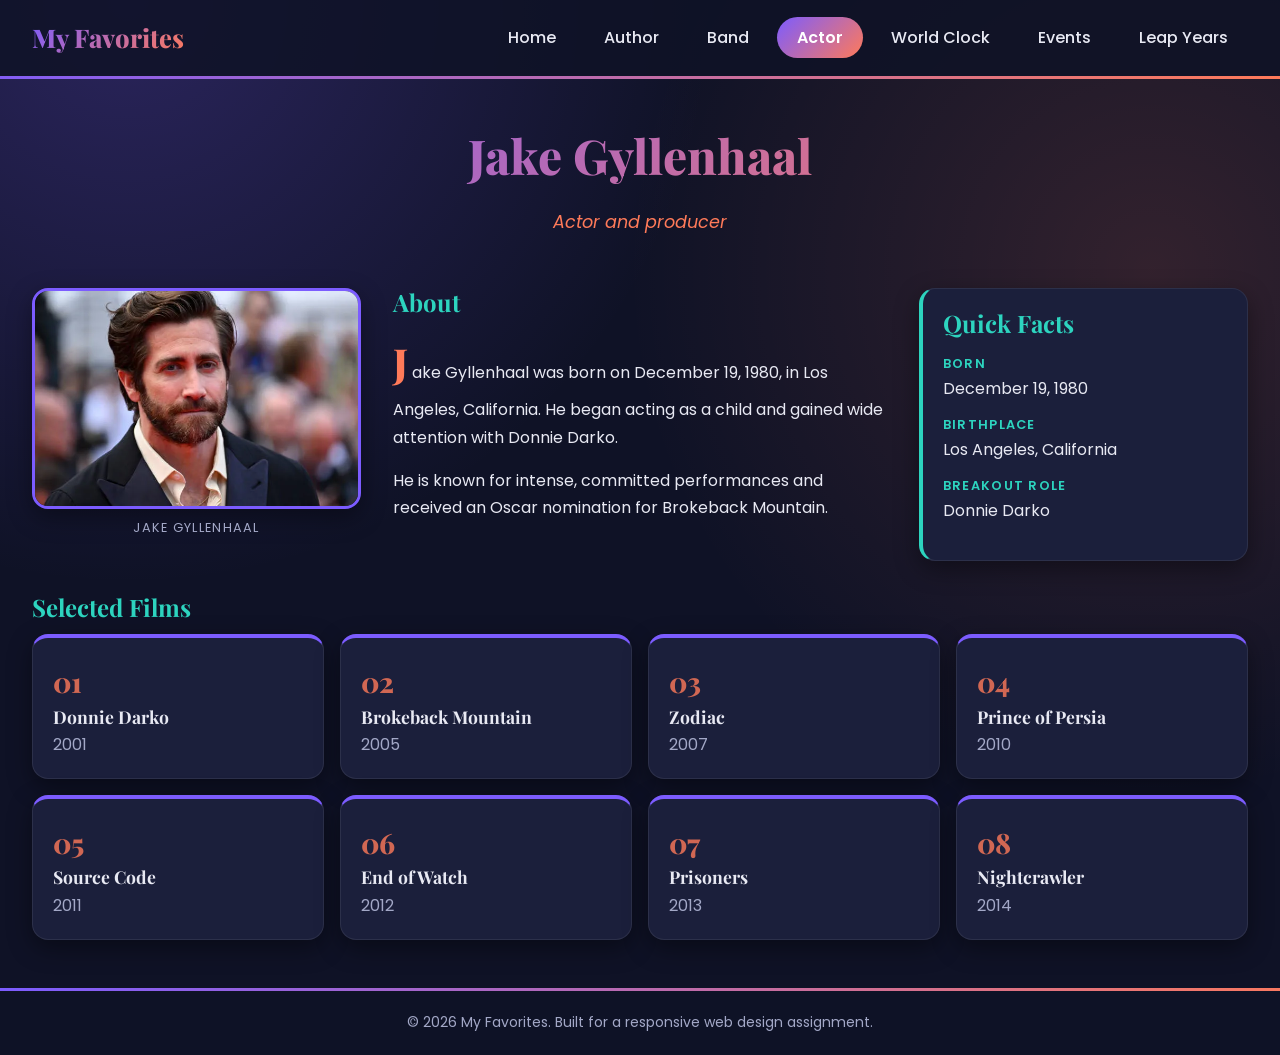
==== project-onyourown/actor.html @ 167577ba "Add files via upload" ====
<!DOCTYPE html>
<html lang="en">
<head>
  <meta charset="UTF-8">
  <meta name="viewport" content="width=device-width, initial-scale=1">
  <title>Jake Gyllenhaal | Favorite Actor</title>
  <link rel="stylesheet" href="css/base.css">
  <link rel="stylesheet" href="css/layout.css">
  <!-- nav.js = button navigation (shared by every page); defer runs it after the HTML is parsed -->
  <script src="js/nav.js" defer></script>
</head>
<body>
  <header class="site-header">
    <p class="site-title">My Favorites</p>
    <nav aria-label="Main navigation">
      <!-- Buttons replace links; js/nav.js loads the page named in data-page on click -->
      <ul>
        <li><button type="button" data-page="index.html">Home</button></li>
        <li><button type="button" data-page="author.html">Author</button></li>
        <li><button type="button" data-page="band.html">Band</button></li>
        <li><button type="button" data-page="actor.html" aria-current="page">Actor</button></li>
        <li><button type="button" data-page="worldclock.html">World Clock</button></li>
        <li><button type="button" data-page="events.html">Events</button></li>
        <li><button type="button" data-page="leapyears.html">Leap Years</button></li>
      </ul>
    </nav>
  </header>

  <main>
    <article class="profile">
      <header class="profile-header">
        <h1>Jake Gyllenhaal</h1>
        <p class="tagline">Actor and producer</p>
      </header>

      <figure class="profile-figure">
        <picture>
          <source srcset="img/jakegyllenhaal.webp" type="image/webp">
          <img src="img/jakegyllenhaal.webp" alt="Portrait of Jake Gyllenhaal">
        </picture>
        <figcaption>Jake Gyllenhaal</figcaption>
      </figure>

      <section class="profile-bio">
        <h2>About</h2>
        <p>Jake Gyllenhaal was born on December 19, 1980, in Los Angeles, California. He began acting as a child and gained wide attention with Donnie Darko.</p>
        <p>He is known for intense, committed performances and received an Oscar nomination for Brokeback Mountain.</p>
      </section>

      <section class="profile-facts">
        <h2>Quick Facts</h2>
        <dl>
          <dt>Born</dt><dd>December 19, 1980</dd>
          <dt>Birthplace</dt><dd>Los Angeles, California</dd>
          <dt>Breakout role</dt><dd>Donnie Darko</dd>
        </dl>
      </section>

      <section class="works">
        <h2>Selected Films</h2>
        <div class="grid">
          <article class="grid-item"><h3>Donnie Darko</h3><p>2001</p></article>
          <article class="grid-item"><h3>Brokeback Mountain</h3><p>2005</p></article>
          <article class="grid-item"><h3>Zodiac</h3><p>2007</p></article>
          <article class="grid-item"><h3>Prince of Persia</h3><p>2010</p></article>
          <article class="grid-item"><h3>Source Code</h3><p>2011</p></article>
          <article class="grid-item"><h3>End of Watch</h3><p>2012</p></article>
          <article class="grid-item"><h3>Prisoners</h3><p>2013</p></article>
          <article class="grid-item"><h3>Nightcrawler</h3><p>2014</p></article>
        </div>
      </section>
    </article>
  </main>

  <footer class="site-footer">
    <p>&copy; 2026 My Favorites. Built for a responsive web design assignment.</p>
  </footer>
</body>
</html>
---- project-onyourown/css/base.css ----
/* ==========================================================
   css/base.css
   Formatting: fonts, colors, typography, components.
   (Layout and media queries live in layout.css)
   ========================================================== */

/* ---------- Fonts (must be the first rule in the file) ---------- */
/* Playfair Display = elegant headings, Poppins = clean body text */
@import url("https://fonts.googleapis.com/css2?family=Playfair+Display:wght@600;800&family=Poppins:wght@400;500;600&display=swap");

/* ---------- design choices ---------- */
:root {
  --color-bg: #0f1226;
  --color-surface: #1b1f3b;
  --color-surface-2: #252a50;
  --color-text: #e8e9f3;
  --color-muted: #a3a8c7;
  --color-primary: #7c5cff;
  --color-accent: #ff7a59;
  --color-accent-2: #2dd4bf;
  --gradient: linear-gradient(135deg, var(--color-primary), var(--color-accent));
  --radius: 1rem;
  --shadow: 0 0.5rem 1.5rem rgba(0, 0, 0, 0.4);
  --font-body: "Poppins", "Segoe UI", system-ui, sans-serif;
  --font-heading: "Playfair Display", Georgia, serif;
}

/* ---------- Reset ---------- */
*,
*::before,
*::after {
  box-sizing: border-box;
}

body {
  margin: 0;
  font-family: var(--font-body);
  font-size: 100%;              /* respects the user's browser setting */
  line-height: 1.7;
  color: var(--color-text);
  /* Soft glowing color blobs behind the page */
  background:
    radial-gradient(circle at 10% 0%, rgba(124, 92, 255, 0.25), transparent 40%),
    radial-gradient(circle at 90% 30%, rgba(255, 122, 89, 0.15), transparent 40%),
    var(--color-bg);
  background-attachment: fixed;
}

/* ---------- Typography (rem = relative to root font size) ---------- */
h1, h2, h3 {
  font-family: var(--font-heading);
  line-height: 1.2;
  margin: 0 0 0.5em;
}

/* Main headings use a gradient fill on the text */
h1 {
  font-size: 2.25rem;
  font-weight: 800;
  background: var(--gradient);
  -webkit-background-clip: text;
  background-clip: text;
  color: transparent;
}

h2 {
  font-size: 1.5rem;
  color: var(--color-accent-2);
}

h3 {
  font-size: 1.1rem;
  color: var(--color-text);
}

p { margin: 0 0 1em; }

a {
  color: var(--color-accent-2);
  text-underline-offset: 0.2em;
}

a:hover,
a:focus-visible {
  color: var(--color-accent);
}

/* Visible keyboard focus for accessibility */
a:focus-visible {
  outline: 0.15rem solid var(--color-accent);
  outline-offset: 0.2rem;
}

/* ---------- Responsive images ---------- */
img {
  display: block;
  max-width: 100%;   /* never wider than the container */
  height: auto;      /* keeps the aspect ratio */
}

figure {
  margin: 0;
}

figcaption {
  font-size: 0.8rem;
  letter-spacing: 0.1em;
  text-transform: uppercase;
  color: var(--color-muted);
  padding: 0.5rem 0;
  text-align: center;
}

/* ---------- Header and navigation ---------- */
.site-header {
  background: rgba(15, 18, 38, 0.85);
  border-bottom: 0.2rem solid transparent;
  border-image: var(--gradient) 1;   /* gradient line under the header */
  padding: 1rem;
  text-align: center;
}

.site-title {
  font-family: var(--font-heading);
  font-size: 1.6rem;
  font-weight: 800;
  margin: 0 0 0.5rem;
  background: var(--gradient);
  -webkit-background-clip: text;
  background-clip: text;
  color: transparent;
}

.site-header nav ul {
  list-style: none;
  margin: 0;
  padding: 0;
}

/* Nav buttons (replaced the old <a> links) */
.site-header nav button {
  display: block;
  width: 100%;                   /* full-width rows on mobile */
  font-family: inherit;          /* buttons don't inherit fonts by default */
  font-size: 1rem;
  color: var(--color-text);
  font-weight: 500;
  background: transparent;
  border: none;                  /* remove the default browser button border */
  padding: 0.5rem 1.25rem;
  border-radius: 2rem;
  cursor: pointer;
  transition: background 0.25s, color 0.25s;
}

.site-header nav button:hover,
.site-header nav button:focus-visible {
  background: rgba(124, 92, 255, 0.25);
  color: #fff;
}

/* Visible keyboard focus for accessibility */
.site-header nav button:focus-visible {
  outline: 0.15rem solid var(--color-accent);
  outline-offset: 0.2rem;
}

/* Highlights the current page */
.site-header nav button[aria-current="page"] {
  background: var(--gradient);
  color: #fff;
  font-weight: 600;
}

/* ---------- Home page ---------- */
/* Intro banner with a gradient border look */
.intro {
  text-align: center;
  padding: 2rem 1rem;
  border-radius: var(--radius);
  background: linear-gradient(135deg, rgba(124, 92, 255, 0.2), rgba(255, 122, 89, 0.12));
  border: 0.0625rem solid rgba(255, 255, 255, 0.1);
}

.intro p {
  color: var(--color-muted);
  max-width: 40rem;
  margin: 0 auto;
}

.card {
  background: var(--color-surface);
  border-radius: var(--radius);
  box-shadow: var(--shadow);
  overflow: hidden;
  border: 0.0625rem solid rgba(255, 255, 255, 0.08);
  border-bottom: 0.25rem solid var(--color-primary);
  transition: transform 0.3s, border-color 0.3s;
}

/* Each card gets its own accent color */
.card:nth-child(2) { border-bottom-color: var(--color-accent); }
.card:nth-child(3) { border-bottom-color: var(--color-accent-2); }

.card:hover {
  transform: translateY(-0.35rem);
}

/* Card images are cropped to the same shape and zoom on hover */
.card img {
  width: 100%;
  aspect-ratio: 4 / 3;
  object-fit: cover;
  transition: transform 0.5s;
}

.card:hover img {
  transform: scale(1.06);
}

.card figure {
  overflow: hidden;          /* keeps the zoom inside the frame */
  background: #000;
}

.card figcaption {
  color: var(--color-accent);
  font-weight: 600;
}

.card h2,
.card p {
  padding: 0 1.25rem;
  color: var(--color-text);
}

.card h2 {
  margin-top: 0.5rem;
}

.card p {
  color: var(--color-muted);
}

/* Card button (replaced the old <a> wrapping each card) */
.card-button {
  display: block;
  width: calc(100% - 2.5rem);    /* matches the card's 1.25rem side padding */
  margin: 0.5rem 1.25rem 1.25rem;
  padding: 0.6rem 1rem;
  font-family: inherit;
  font-size: 1rem;
  font-weight: 600;
  color: #fff;
  background: var(--gradient);
  border: none;
  border-radius: 2rem;
  cursor: pointer;
  transition: transform 0.25s, box-shadow 0.25s;
}

.card-button:hover,
.card-button:focus-visible {
  transform: translateY(-0.15rem);
  box-shadow: var(--shadow);
}

.card-button:focus-visible {
  outline: 0.15rem solid var(--color-accent-2);
  outline-offset: 0.2rem;
}

/* ---------- Profile pages ---------- */
.profile-header {
  text-align: center;
}

.tagline {
  color: var(--color-accent);
  font-style: italic;
  font-size: 1.1rem;
}

.profile-figure img {
  border-radius: var(--radius);
  box-shadow: var(--shadow);
  border: 0.2rem solid var(--color-primary);
  width: 100%;
}

.profile-bio p {
  color: var(--color-text);
}

/* First letter of the bio gets a drop-cap style */
.profile-bio p:first-of-type::first-letter {
  font-family: var(--font-heading);
  font-size: 2.5rem;
  font-weight: 800;
  color: var(--color-accent);
  margin-right: 0.1em;
}

.profile-facts,
.grid-item {
  background: var(--color-surface);
  border-radius: var(--radius);
  box-shadow: var(--shadow);
  padding: 1.25rem;
  border: 0.0625rem solid rgba(255, 255, 255, 0.08);
}

.profile-facts {
  border-left: 0.3rem solid var(--color-accent-2);
}

dt {
  font-weight: 600;
  font-size: 0.8rem;
  letter-spacing: 0.1em;
  text-transform: uppercase;
  color: var(--color-accent-2);
}

dd {
  margin: 0 0 0.75rem;
  color: var(--color-text);
}

/* Numbered works cards (counter is automatic) */
.grid {
  counter-reset: item;
}

.grid-item {
  position: relative;
  border-top: 0.25rem solid var(--color-primary);
  transition: transform 0.25s, background 0.25s;
}

.grid-item:hover {
  transform: translateY(-0.25rem);
  background: var(--color-surface-2);
}

.grid-item::before {
  counter-increment: item;
  content: counter(item, decimal-leading-zero);
  display: block;
  font-family: var(--font-heading);
  font-size: 1.75rem;
  font-weight: 800;
  color: var(--color-accent);
  opacity: 0.8;
}

.grid-item h3 { margin-bottom: 0.25rem; }
.grid-item p  { color: var(--color-muted); margin: 0; }

/* ---------- Clock page ---------- */

/* Clock items generated by js/modules/timeTools.js */
.clock-item {
  background: var(--color-surface);
  border-radius: var(--radius);
  box-shadow: var(--shadow);
  padding: 1.5rem 1.25rem;
  text-align: center;
  border: 0.0625rem solid rgba(255, 255, 255, 0.08);
  border-top: 0.25rem solid var(--color-primary);
}

/* Each clock item gets its own accent color */
.clock-item:nth-child(2) { border-top-color: var(--color-accent); }
.clock-item:nth-child(3) { border-top-color: var(--color-accent-2); }

.clock-item h3 {
  color: var(--color-accent-2);
  font-size: 1.1rem;
}

.clock-item p {
  font-family: var(--font-heading);
  font-size: 1.4rem;
  font-weight: 800;
  margin: 0;
  font-variant-numeric: tabular-nums;   /* digits keep equal width so the time doesn't jitter */
}

/* Older clock card styles (unused with the current timeTools.js; safe to delete) */
.clock-card {
  background: var(--color-surface);
  border-radius: var(--radius);
  box-shadow: var(--shadow);
  padding: 1.5rem 1.25rem;
  text-align: center;
  border: 0.0625rem solid rgba(255, 255, 255, 0.08);
  border-top: 0.25rem solid var(--color-primary);
}

.clock-card:nth-child(2) { border-top-color: var(--color-accent); }
.clock-card:nth-child(3) { border-top-color: var(--color-accent-2); }

.clock-card h2 {
  margin-bottom: 0.25rem;
}

.clock-date {
  color: var(--color-muted);
  font-size: 0.9rem;
  margin-bottom: 0.5rem;
}

.clock-time {
  font-family: var(--font-heading);
  font-size: 1.75rem;
  font-weight: 800;
  margin: 0;
  color: var(--color-text);
  font-variant-numeric: tabular-nums;
}

/* ---------- Events page ---------- */
.panel {
  background: var(--color-surface);
  border-radius: var(--radius);
  box-shadow: var(--shadow);
  padding: 1.25rem;
  border: 0.0625rem solid rgba(255, 255, 255, 0.08);
}

.panel h2 {
  margin-bottom: 0.25rem;
}

.panel-hint {
  color: var(--color-muted);
  font-size: 0.9rem;
}

/* The area the mouse events happen in */
.mouse-area {
  display: flex;
  align-items: center;
  justify-content: center;
  min-height: 12rem;
  margin-bottom: 1rem;
  text-align: center;
  color: var(--color-muted);
  background: var(--color-surface-2);
  border: 0.15rem dashed var(--color-primary);
  border-radius: var(--radius);
  cursor: crosshair;
  user-select: none;
  transition: background 0.2s, border-color 0.2s;
}

/* Classes toggled by events.js */
.mouse-area.is-inside {
  border-color: var(--color-accent-2);
  background: rgba(45, 212, 191, 0.12);
}

.mouse-area.is-down {
  border-color: var(--color-accent);
  background: rgba(255, 122, 89, 0.2);
}

.key-input {
  width: 100%;
  font-family: inherit;
  font-size: 1rem;
  color: var(--color-text);
  background: var(--color-surface-2);
  border: 0.15rem solid var(--color-primary);
  border-radius: 2rem;
  padding: 0.6rem 1rem;
  margin-bottom: 1rem;
}

.key-input:focus {
  outline: 0.15rem solid var(--color-accent-2);
  outline-offset: 0.15rem;
}

/* Big display of the last key pressed */
.key-display {
  font-family: var(--font-heading);
  font-size: 2.5rem;
  font-weight: 800;
  text-align: center;
  margin: 0 0 1rem;
  color: var(--color-accent);
  min-height: 1.2em;
}

.readout {
  margin: 0;
}

.readout dd {
  font-variant-numeric: tabular-nums;
  margin-bottom: 0.5rem;
}

.panel-button {
  font-family: inherit;
  font-size: 0.9rem;
  font-weight: 600;
  color: #fff;
  background: var(--gradient);
  border: none;
  border-radius: 2rem;
  padding: 0.4rem 1.25rem;
  cursor: pointer;
}

.panel-button:focus-visible {
  outline: 0.15rem solid var(--color-accent-2);
  outline-offset: 0.2rem;
}

/* Event log list */
.event-log {
  list-style: none;
  margin: 1rem 0 0;
  padding: 0;
  font-family: Consolas, "Courier New", monospace;
  font-size: 0.85rem;
}

.event-log li {
  padding: 0.35rem 0.75rem;
  border-left: 0.25rem solid var(--color-primary);
  background: var(--color-surface-2);
  margin-bottom: 0.25rem;
}

.event-log li.mouse-event { border-left-color: var(--color-accent-2); }
.event-log li.key-event   { border-left-color: var(--color-accent); }

/* ---------- Leap years page ---------- */
/* List built by js/modules/timeTools.js */
.leap-list {
  list-style: none;
  margin: 1.5rem 0 0;
  padding: 0;
}

.leap-year {
  background: var(--color-surface);
  border-radius: var(--radius);
  box-shadow: var(--shadow);
  padding: 1rem;
  text-align: center;
  font-family: var(--font-heading);
  font-size: 1.5rem;
  font-weight: 800;
  color: var(--color-text);
  font-variant-numeric: tabular-nums;
  border: 0.0625rem solid rgba(255, 255, 255, 0.08);
  border-top: 0.25rem solid var(--color-primary);
  transition: transform 0.25s, background 0.25s;
}

/* Colors rotate through the three accents */
.leap-year:nth-child(3n + 2) { border-top-color: var(--color-accent); }
.leap-year:nth-child(3n + 3) { border-top-color: var(--color-accent-2); }

.leap-year:hover {
  transform: translateY(-0.25rem);
  background: var(--color-surface-2);
}

/* ---------- Footer ---------- */
.site-footer {
  background: rgba(15, 18, 38, 0.85);
  border-top: 0.2rem solid transparent;
  border-image: var(--gradient) 1;
  color: var(--color-muted);
  text-align: center;
  padding: 1.25rem;
  font-size: 0.875rem;
}

.site-footer p { margin: 0; }

/* ---------- Accessibility: respect "reduce motion" setting ---------- */
@media (prefers-reduced-motion: reduce) {
  * {
    transition: none !important;
  }
}
---- project-onyourown/css/layout.css ----
/* ==========================================================
   css/layout.css
   Layout: grids, flexbox, and media queries (mobile first).
   (Fonts, colors, and component styling live in base.css)
   ========================================================== */

/* ---------- 1. MOBILE (default) ---------- */

main {
  padding: 1rem;
}

/* Nav buttons stack vertically */
.site-header nav ul {
  display: flex;
  flex-direction: column;
  gap: 0.25rem;
}

/* Home page cards: one column */
.card-grid {
  display: grid;
  grid-template-columns: 1fr;
  gap: 1.5rem;
  margin-top: 1.5rem;
}

/* Profile pages: everything stacked in one column */
.profile {
  display: grid;
  grid-template-columns: 1fr;
  gap: 1.5rem;
}

/* Works grid: one column */
.grid {
  display: grid;
  grid-template-columns: 1fr;
  gap: 1rem;
}

/* World clock page: one column (container is built by js/modules/timeTools.js) */
.clock-container {
  display: grid;
  grid-template-columns: 1fr;
  gap: 1.5rem;
  margin-top: 1.5rem;
}

/* Events page: panels stacked */
.events-layout {
  display: grid;
  grid-template-columns: 1fr;
  gap: 1.5rem;
  margin-top: 1.5rem;
}

/* Leap years page: two columns of year cards (list is built by js/modules/timeTools.js) */
.leap-list {
  display: grid;
  grid-template-columns: repeat(2, 1fr);
  gap: 1rem;
}

/* ---------- 2. TABLETS / SMALL DESKTOPS / LAPTOPS (768px+) ---------- */
@media (min-width: 48em) {

  main {
    padding: 2rem;
  }

  h1 { font-size: 2.5rem; }

  /* Header: title left, nav buttons in a row on the right */
  .site-header {
    display: flex;
    justify-content: space-between;
    align-items: center;
    text-align: left;
    padding: 1rem 2rem;
  }

  .site-title { margin: 0; }

  .site-header nav ul {
    flex-direction: row;
    flex-wrap: wrap;            /* seven buttons need room to wrap */
    justify-content: flex-end;
    gap: 0.5rem;
  }

  /* Buttons size to their content in a row (mobile uses full width) */
  .site-header nav button {
    width: auto;
  }

  /* Home page: first card spans the top, other two sit side by side */
  .card-grid {
    grid-template-columns: repeat(2, 1fr);
  }

  .card-grid .card:first-child {
    grid-column: 1 / -1;
  }

  /* Profile: heading across the top, image beside the bio and facts */
  .profile {
    grid-template-columns: 1fr 2fr;
    align-items: start;
  }

  .profile-header,
  .works {
    grid-column: 1 / -1;
  }

  .profile-figure {
    grid-column: 1;
    grid-row: 2 / span 2;
  }

  .profile-bio,
  .profile-facts {
    grid-column: 2;
  }

  /* Works grid: two columns */
  .grid {
    grid-template-columns: repeat(2, 1fr);
  }

  /* World clock page: two columns */
  .clock-container {
    grid-template-columns: repeat(2, 1fr);
  }

  /* Events page: mouse and keyboard side by side, log across the bottom */
  .events-layout {
    grid-template-columns: repeat(2, 1fr);
  }

  .event-log-panel {
    grid-column: 1 / -1;
  }

  /* Leap years page: four columns */
  .leap-list {
    grid-template-columns: repeat(4, 1fr);
  }
}

/* ---------- 3. LARGE DESKTOPS (1200px+) ---------- */
@media (min-width: 75em) {

  /* Keep content from stretching too wide */
  main {
    max-width: 80rem;
    margin: 0 auto;
    padding: 3rem 2rem;
  }

  h1 { font-size: 3rem; }

  /* Home page: three cards in a row */
  .card-grid {
    grid-template-columns: repeat(3, 1fr);
  }

  .card-grid .card:first-child {
    grid-column: auto;   /* undo the tablet layout */
  }

  /* Profile: image | bio | facts, three columns */
  .profile {
    grid-template-columns: 1fr 1.5fr 1fr;
    gap: 2rem;
  }

  .profile-figure {
    grid-column: 1;
    grid-row: 2;
  }

  .profile-bio {
    grid-column: 2;
    grid-row: 2;
  }

  .profile-facts {
    grid-column: 3;
    grid-row: 2;
  }

  /* Works grid: four columns */
  .grid {
    grid-template-columns: repeat(4, 1fr);
  }

  /* World clock page: four columns (one per city) */
  .clock-container {
    grid-template-columns: repeat(4, 1fr);
  }

  /* Leap years page: six columns */
  .leap-list {
    grid-template-columns: repeat(6, 1fr);
  }
}
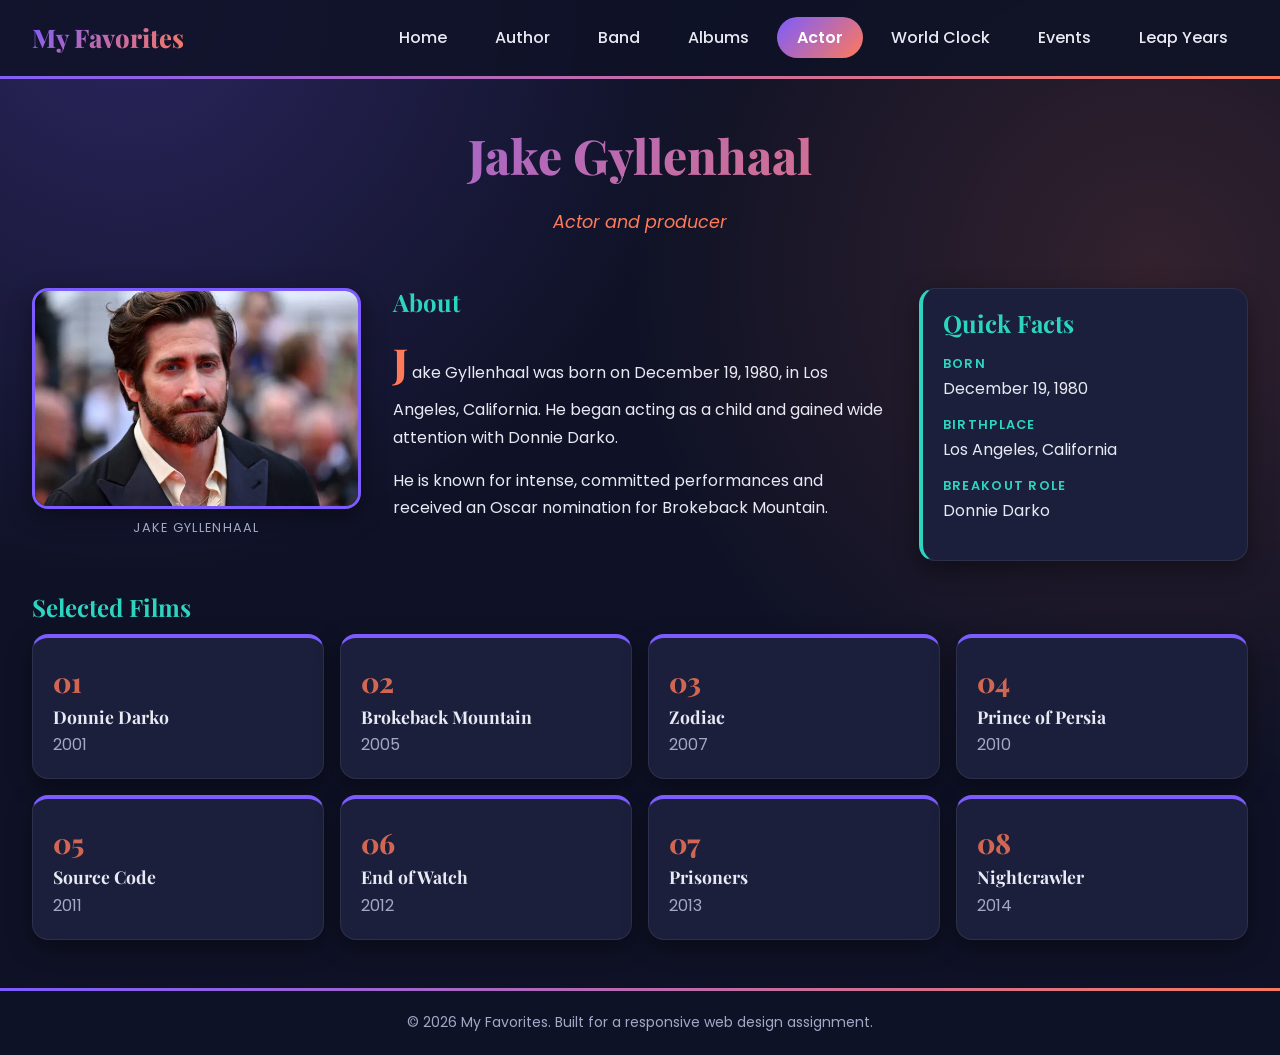
==== commit b94949c9: "Update actor.html nav fetch and json oyo" ====
--- a/project-onyourown/actor.html
+++ b/project-onyourown/actor.html
@@ -18,6 +18,7 @@
         <li><button type="button" data-page="index.html">Home</button></li>
         <li><button type="button" data-page="author.html">Author</button></li>
         <li><button type="button" data-page="band.html">Band</button></li>
+        <li><button type="button" data-page="albums.html">Albums</button></li>
         <li><button type="button" data-page="actor.html" aria-current="page">Actor</button></li>
         <li><button type="button" data-page="worldclock.html">World Clock</button></li>
         <li><button type="button" data-page="events.html">Events</button></li>
@@ -76,4 +77,4 @@
     <p>&copy; 2026 My Favorites. Built for a responsive web design assignment.</p>
   </footer>
 </body>
-</html>+</html>
--- a/project-onyourown/css/base.css
+++ b/project-onyourown/css/base.css
@@ -357,6 +357,108 @@
 .grid-item h3 { margin-bottom: 0.25rem; }
 .grid-item p  { color: var(--color-muted); margin: 0; }
 
+/* ---------- Author page: fetch() snippets ---------- */
+/* Explore buttons (use data-snippet, so nav.js ignores them; js/author.js handles the click) */
+.explore-buttons button {
+  font-family: inherit;          /* buttons don't inherit fonts by default */
+  font-size: 1rem;
+  font-weight: 600;
+  color: var(--color-text);
+  background: var(--color-surface);
+  border: 0.15rem solid var(--color-primary);
+  border-radius: 2rem;
+  padding: 0.6rem 1.25rem;
+  cursor: pointer;
+  transition: background 0.25s, transform 0.25s;
+}
+
+.explore-buttons button:hover,
+.explore-buttons button:focus-visible {
+  background: var(--color-surface-2);
+  transform: translateY(-0.15rem);
+}
+
+/* Visible keyboard focus for accessibility */
+.explore-buttons button:focus-visible {
+  outline: 0.15rem solid var(--color-accent-2);
+  outline-offset: 0.2rem;
+}
+
+/* Highlights the snippet that is showing (aria-pressed is set by js/author.js) */
+.explore-buttons button[aria-pressed="true"] {
+  background: var(--gradient);
+  border-color: transparent;
+  color: #fff;
+}
+
+/* The distinct area the snippets are loaded into */
+.snippet-area {
+  background: var(--color-surface);
+  border-radius: var(--radius);
+  box-shadow: var(--shadow);
+  padding: 1.25rem;
+  border: 0.0625rem solid rgba(255, 255, 255, 0.08);
+  border-left: 0.3rem solid var(--color-accent);
+}
+
+/* Starting message, loading message, and error message */
+.snippet-area > p {
+  color: var(--color-muted);
+  margin: 0;
+}
+
+.snippet-area .snippet-error {
+  color: var(--color-accent);
+}
+
+/* Intro paragraph at the top of each loaded snippet */
+.snippet-intro {
+  color: var(--color-muted);
+}
+
+/* One book per card inside a loaded snippet */
+.book {
+  background: var(--color-surface-2);
+  border-radius: var(--radius);
+  padding: 1rem;
+  border: 0.0625rem solid rgba(255, 255, 255, 0.08);
+  border-top: 0.25rem solid var(--color-primary);
+}
+
+/* Colors rotate through the three accents */
+.book:nth-child(3n + 2) { border-top-color: var(--color-accent); }
+.book:nth-child(3n + 3) { border-top-color: var(--color-accent-2); }
+
+/* Covers are cropped to the same book shape */
+.book-cover img {
+  width: 100%;
+  aspect-ratio: 2 / 3;
+  object-fit: cover;
+  border-radius: 0.5rem;
+  box-shadow: var(--shadow);
+}
+
+.book-info h4 {
+  font-family: var(--font-heading);
+  font-size: 1.1rem;
+  line-height: 1.2;
+  margin: 0 0 0.25rem;
+  color: var(--color-text);
+}
+
+.book-info p {
+  color: var(--color-muted);
+}
+
+.book-info .book-year {
+  color: var(--color-accent);
+  font-weight: 600;
+  font-size: 0.85rem;
+  letter-spacing: 0.1em;
+  text-transform: uppercase;
+  margin-bottom: 0.5rem;
+}
+
 /* ---------- Clock page ---------- */
 
 /* Clock items generated by js/modules/timeTools.js */
@@ -590,4 +692,4 @@
   * {
     transition: none !important;
   }
-}+}
--- a/project-onyourown/css/layout.css
+++ b/project-onyourown/css/layout.css
@@ -37,6 +37,30 @@
   display: grid;
   grid-template-columns: 1fr;
   gap: 1rem;
+}
+
+/* Author page: explore buttons stacked (the snippet area sits below them) */
+.explore-buttons {
+  display: flex;
+  flex-direction: column;
+  gap: 0.75rem;
+  margin-bottom: 1.5rem;
+}
+
+/* Author page: loaded books in one column (list is built by the snippet files) */
+.book-list {
+  display: grid;
+  grid-template-columns: 1fr;
+  gap: 1rem;
+  margin-top: 1rem;
+}
+
+/* Each loaded book: cover beside the text */
+.book {
+  display: grid;
+  grid-template-columns: 6rem 1fr;
+  gap: 1rem;
+  align-items: start;
 }
 
 /* World clock page: one column (container is built by js/modules/timeTools.js) */
@@ -129,6 +153,26 @@
     grid-template-columns: repeat(2, 1fr);
   }
 
+  /* Author page: explore section spans the full width under the works grid */
+  .explore {
+    grid-column: 1 / -1;
+  }
+
+  /* Author page: explore buttons side by side in a row */
+  .explore-buttons {
+    flex-direction: row;
+    flex-wrap: wrap;
+  }
+
+  /* Author page: loaded books in two columns with bigger covers */
+  .book-list {
+    grid-template-columns: repeat(2, 1fr);
+  }
+
+  .book {
+    grid-template-columns: 8rem 1fr;
+  }
+
   /* World clock page: two columns */
   .clock-container {
     grid-template-columns: repeat(2, 1fr);
@@ -196,6 +240,11 @@
     grid-template-columns: repeat(4, 1fr);
   }
 
+  /* Author page: loaded books in three columns */
+  .book-list {
+    grid-template-columns: repeat(3, 1fr);
+  }
+
   /* World clock page: four columns (one per city) */
   .clock-container {
     grid-template-columns: repeat(4, 1fr);
@@ -205,4 +254,4 @@
   .leap-list {
     grid-template-columns: repeat(6, 1fr);
   }
-}+}
